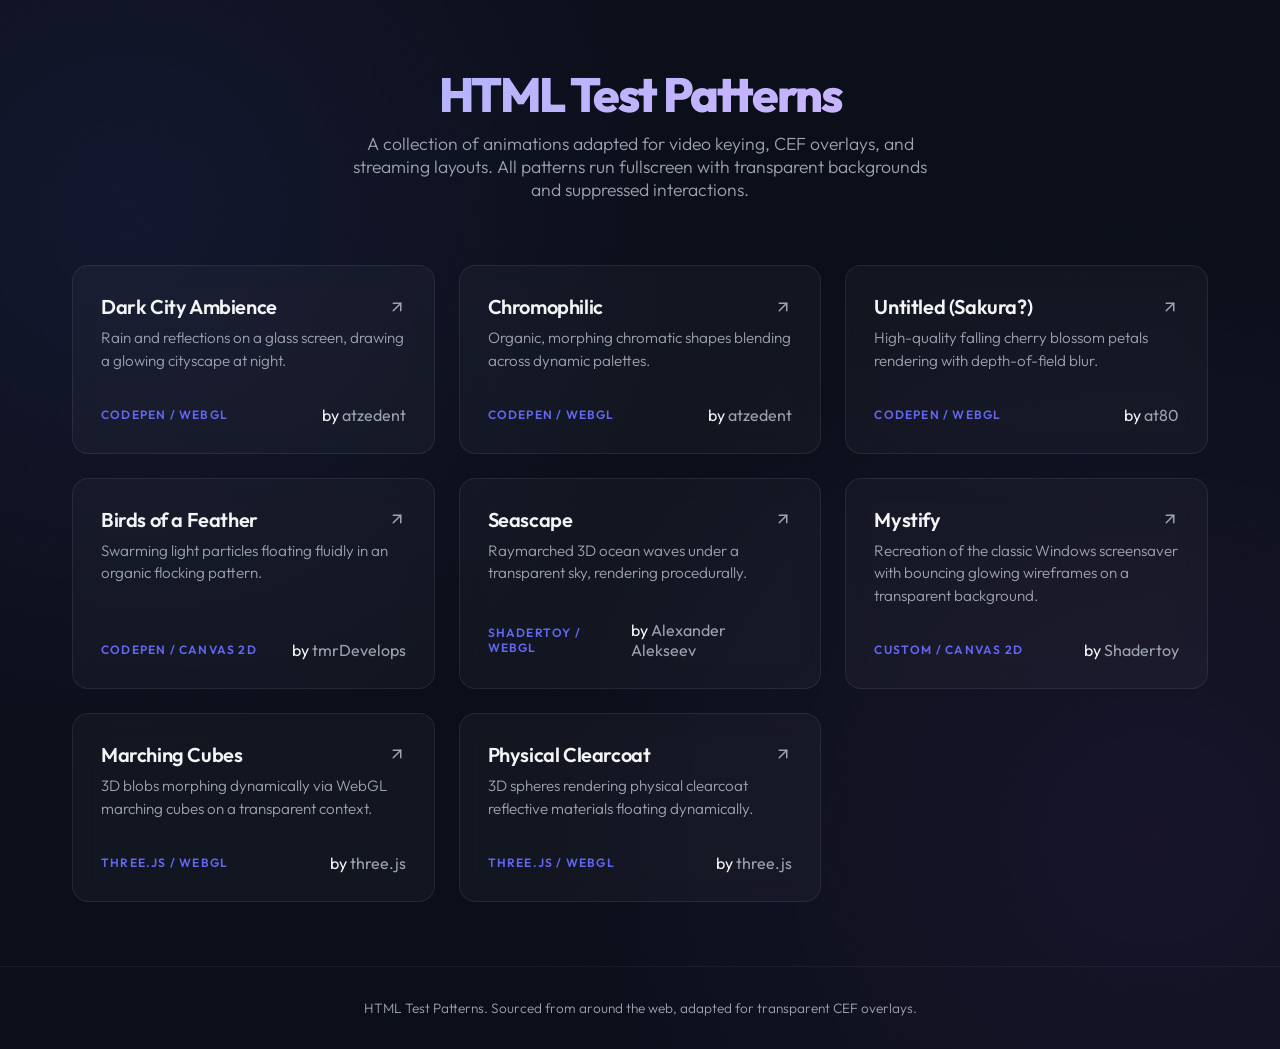
==== index.html @ 25b95c05 "Initial commit" ====
<!DOCTYPE html>
<html lang="en">
<head>
    <meta charset="UTF-8">
    <meta name="viewport" content="width=device-width, initial-scale=1.0">
    <title>HTML Test Patterns Portal</title>
    <meta name="description" content="A collection of adapted HTML test patterns for CEF overlays, OBS browser sources, and video keying testing.">
    <link rel="stylesheet" href="index.css">
</head>
<body>
    <header>
        <h1>HTML Test Patterns</h1>
        <p>A collection of animations adapted for video keying, CEF overlays, and streaming layouts. All patterns run fullscreen with transparent backgrounds and suppressed interactions.</p>
    </header>

    <main>
        <div class="patterns-grid">
            <div class="card">
                <a href="dark-city-ambience/index.html" class="card-link">
                    <div class="card-title">
                        Dark City Ambience
                        <svg viewBox="0 0 24 24" fill="none" stroke="currentColor" stroke-width="2" stroke-linecap="round" stroke-linejoin="round"><line x1="7" y1="17" x2="17" y2="7"></line><polyline points="7 7 17 7 17 17"></polyline></svg>
                    </div>
                    <p class="card-desc">Rain and reflections on a glass screen, drawing a glowing cityscape at night.</p>
                </a>
                <div class="card-meta">
                    <span class="card-tag">CodePen / WebGL</span>
                    <span class="card-author">by <a href="https://codepen.io/atzedent/pen/zxKmgpj" target="_blank" rel="noopener">atzedent</a></span>
                </div>
            </div>

            <div class="card">
                <a href="chromophilic/index.html" class="card-link">
                    <div class="card-title">
                        Chromophilic
                        <svg viewBox="0 0 24 24" fill="none" stroke="currentColor" stroke-width="2" stroke-linecap="round" stroke-linejoin="round"><line x1="7" y1="17" x2="17" y2="7"></line><polyline points="7 7 17 7 17 17"></polyline></svg>
                    </div>
                    <p class="card-desc">Organic, morphing chromatic shapes blending across dynamic palettes.</p>
                </a>
                <div class="card-meta">
                    <span class="card-tag">CodePen / WebGL</span>
                    <span class="card-author">by <a href="https://codepen.io/atzedent/pen/bNgKVvN" target="_blank" rel="noopener">atzedent</a></span>
                </div>
            </div>

            <div class="card">
                <a href="sakura/index.html" class="card-link">
                    <div class="card-title">
                        Untitled (Sakura?)
                        <svg viewBox="0 0 24 24" fill="none" stroke="currentColor" stroke-width="2" stroke-linecap="round" stroke-linejoin="round"><line x1="7" y1="17" x2="17" y2="7"></line><polyline points="7 7 17 7 17 17"></polyline></svg>
                    </div>
                    <p class="card-desc">High-quality falling cherry blossom petals rendering with depth-of-field blur.</p>
                </a>
                <div class="card-meta">
                    <span class="card-tag">CodePen / WebGL</span>
                    <span class="card-author">by <a href="https://codepen.io/at80/pen/kyOdeK" target="_blank" rel="noopener">at80</a></span>
                </div>
            </div>

            <div class="card">
                <a href="birds-of-a-feather/index.html" class="card-link">
                    <div class="card-title">
                        Birds of a Feather
                        <svg viewBox="0 0 24 24" fill="none" stroke="currentColor" stroke-width="2" stroke-linecap="round" stroke-linejoin="round"><line x1="7" y1="17" x2="17" y2="7"></line><polyline points="7 7 17 7 17 17"></polyline></svg>
                    </div>
                    <p class="card-desc">Swarming light particles floating fluidly in an organic flocking pattern.</p>
                </a>
                <div class="card-meta">
                    <span class="card-tag">CodePen / Canvas 2D</span>
                    <span class="card-author">by <a href="https://codepen.io/tmrDevelops/pen/dMdNvy" target="_blank" rel="noopener">tmrDevelops</a></span>
                </div>
            </div>

            <div class="card">
                <a href="seascape/index.html" class="card-link">
                    <div class="card-title">
                        Seascape
                        <svg viewBox="0 0 24 24" fill="none" stroke="currentColor" stroke-width="2" stroke-linecap="round" stroke-linejoin="round"><line x1="7" y1="17" x2="17" y2="7"></line><polyline points="7 7 17 7 17 17"></polyline></svg>
                    </div>
                    <p class="card-desc">Raymarched 3D ocean waves under a transparent sky, rendering procedurally.</p>
                </a>
                <div class="card-meta">
                    <span class="card-tag">Shadertoy / WebGL</span>
                    <span class="card-author">by <a href="https://www.shadertoy.com/view/Ms2SD1" target="_blank" rel="noopener">Alexander Alekseev</a></span>
                </div>
            </div>

            <div class="card">
                <a href="mystify/index.html" class="card-link">
                    <div class="card-title">
                        Mystify
                        <svg viewBox="0 0 24 24" fill="none" stroke="currentColor" stroke-width="2" stroke-linecap="round" stroke-linejoin="round"><line x1="7" y1="17" x2="17" y2="7"></line><polyline points="7 7 17 7 17 17"></polyline></svg>
                    </div>
                    <p class="card-desc">Recreation of the classic Windows screensaver with bouncing glowing wireframes on a transparent background.</p>
                </a>
                <div class="card-meta">
                    <span class="card-tag">Custom / Canvas 2D</span>
                    <span class="card-author">by <a href="https://www.shadertoy.com/view/MsKcRh" target="_blank" rel="noopener">Shadertoy</a></span>
                </div>
            </div>

            <div class="card">
                <a href="marching-cubes/index.html" class="card-link">
                    <div class="card-title">
                        Marching Cubes
                        <svg viewBox="0 0 24 24" fill="none" stroke="currentColor" stroke-width="2" stroke-linecap="round" stroke-linejoin="round"><line x1="7" y1="17" x2="17" y2="7"></line><polyline points="7 7 17 7 17 17"></polyline></svg>
                    </div>
                    <p class="card-desc">3D blobs morphing dynamically via WebGL marching cubes on a transparent context.</p>
                </a>
                <div class="card-meta">
                    <span class="card-tag">Three.js / WebGL</span>
                    <span class="card-author">by <a href="https://github.com/mrdoob/three.js/blob/master/examples/webgl_marchingcubes.html" target="_blank" rel="noopener">three.js</a></span>
                </div>
            </div>

            <div class="card">
                <a href="physical-clearcoat/index.html" class="card-link">
                    <div class="card-title">
                        Physical Clearcoat
                        <svg viewBox="0 0 24 24" fill="none" stroke="currentColor" stroke-width="2" stroke-linecap="round" stroke-linejoin="round"><line x1="7" y1="17" x2="17" y2="7"></line><polyline points="7 7 17 7 17 17"></polyline></svg>
                    </div>
                    <p class="card-desc">3D spheres rendering physical clearcoat reflective materials floating dynamically.</p>
                </a>
                <div class="card-meta">
                    <span class="card-tag">Three.js / WebGL</span>
                    <span class="card-author">by <a href="https://github.com/mrdoob/three.js/blob/master/examples/webgl_materials_physical_clearcoat.html" target="_blank" rel="noopener">three.js</a></span>
                </div>
            </div>
        </div>
    </main>

    <footer>
        <p>HTML Test Patterns. Sourced from around the web, adapted for transparent CEF overlays.</p>
    </footer>
</body>
</html>
---- index.css ----
/* Premium landing page styling for HTML Test Patterns */
@import url('https://fonts.googleapis.com/css2?family=Outfit:wght@300;400;600;800&display=swap');

:root {
    --bg-color: #0b0f19;
    --card-bg: rgba(255, 255, 255, 0.03);
    --card-border: rgba(255, 255, 255, 0.08);
    --card-hover-border: rgba(99, 102, 241, 0.4);
    --text-primary: #f3f4f6;
    --text-secondary: #9ca3af;
    --primary-accent: #6366f1;
    --secondary-accent: #a855f7;
    --glow-color: rgba(99, 102, 241, 0.15);
}

* {
    margin: 0;
    padding: 0;
    box-sizing: border-box;
}

body {
    font-family: 'Outfit', sans-serif;
    background-color: var(--bg-color);
    color: var(--text-primary);
    min-height: 100vh;
    display: flex;
    flex-direction: column;
    overflow-x: hidden;
    background-image: 
        radial-gradient(circle at 10% 20%, rgba(99, 102, 241, 0.1) 0%, transparent 40%),
        radial-gradient(circle at 90% 80%, rgba(168, 85, 247, 0.08) 0%, transparent 45%);
}

header {
    max-width: 1200px;
    width: 100%;
    margin: 4rem auto 2rem;
    padding: 0 2rem;
    text-align: center;
}

header h1 {
    font-size: 3rem;
    font-weight: 800;
    background: linear-gradient(135deg, #a5b4fc 0%, #d8b4fe 100%);
    -webkit-background-clip: text;
    -webkit-text-fill-color: transparent;
    margin-bottom: 0.5rem;
    letter-spacing: -0.05em;
}

header p {
    font-size: 1.1rem;
    color: var(--text-secondary);
    font-weight: 300;
    max-width: 600px;
    margin: 0 auto;
}

main {
    max-width: 1200px;
    width: 100%;
    margin: 0 auto;
    padding: 0 2rem 4rem;
    flex-grow: 1;
}

.patterns-grid {
    display: grid;
    grid-template-columns: repeat(auto-fill, minmax(280px, 1fr));
    gap: 1.5rem;
    margin-top: 2rem;
}

.card {
    background: var(--card-bg);
    border: 1px solid var(--card-border);
    border-radius: 16px;
    padding: 1.75rem;
    display: flex;
    flex-direction: column;
    justify-content: space-between;
    transition: all 0.4s cubic-bezier(0.16, 1, 0.3, 1);
    backdrop-filter: blur(12px);
    -webkit-backdrop-filter: blur(12px);
    position: relative;
    overflow: hidden;
}

.card-link {
    text-decoration: none;
    color: inherit;
    display: flex;
    flex-direction: column;
    flex-grow: 1;
}

.card::before {
    content: '';
    position: absolute;
    top: 0;
    left: 0;
    width: 100%;
    height: 4px;
    background: linear-gradient(90deg, var(--primary-accent), var(--secondary-accent));
    opacity: 0;
    transition: opacity 0.3s ease;
}

.card:hover {
    transform: translateY(-4px);
    border-color: var(--card-hover-border);
    box-shadow: 0 20px 40px -15px var(--glow-color);
}

.card:hover::before {
    opacity: 1;
}

.card-title {
    font-size: 1.25rem;
    font-weight: 600;
    margin-bottom: 0.5rem;
    display: flex;
    align-items: center;
    justify-content: space-between;
    letter-spacing: -0.02em;
}

.card-title svg {
    width: 18px;
    height: 18px;
    stroke: var(--text-secondary);
    transition: stroke 0.3s ease, transform 0.3s ease;
}

.card-link:hover .card-title svg {
    stroke: var(--primary-accent);
    transform: translate(2px, -2px);
}

.card-desc {
    font-size: 0.95rem;
    color: var(--text-secondary);
    font-weight: 300;
    line-height: 1.5;
    margin-bottom: 0.5rem;
}

.card-meta {
    margin-top: 1.5rem;
    display: flex;
    justify-content: space-between;
    align-items: center;
    z-index: 10;
}

.card-author a {
    color: var(--text-secondary);
    text-decoration: none;
    transition: color 0.2s ease;
}

.card-author a:hover {
    color: var(--primary-accent);
}


.card-tag {
    font-size: 0.75rem;
    text-transform: uppercase;
    font-weight: 600;
    letter-spacing: 0.1em;
    color: var(--primary-accent);
}

footer {
    border-top: 1px solid rgba(255, 255, 255, 0.05);
    padding: 2rem;
    text-align: center;
    color: var(--text-secondary);
    font-size: 0.85rem;
    font-weight: 300;
}

footer a {
    color: var(--primary-accent);
    text-decoration: none;
}

footer a:hover {
    text-decoration: underline;
}
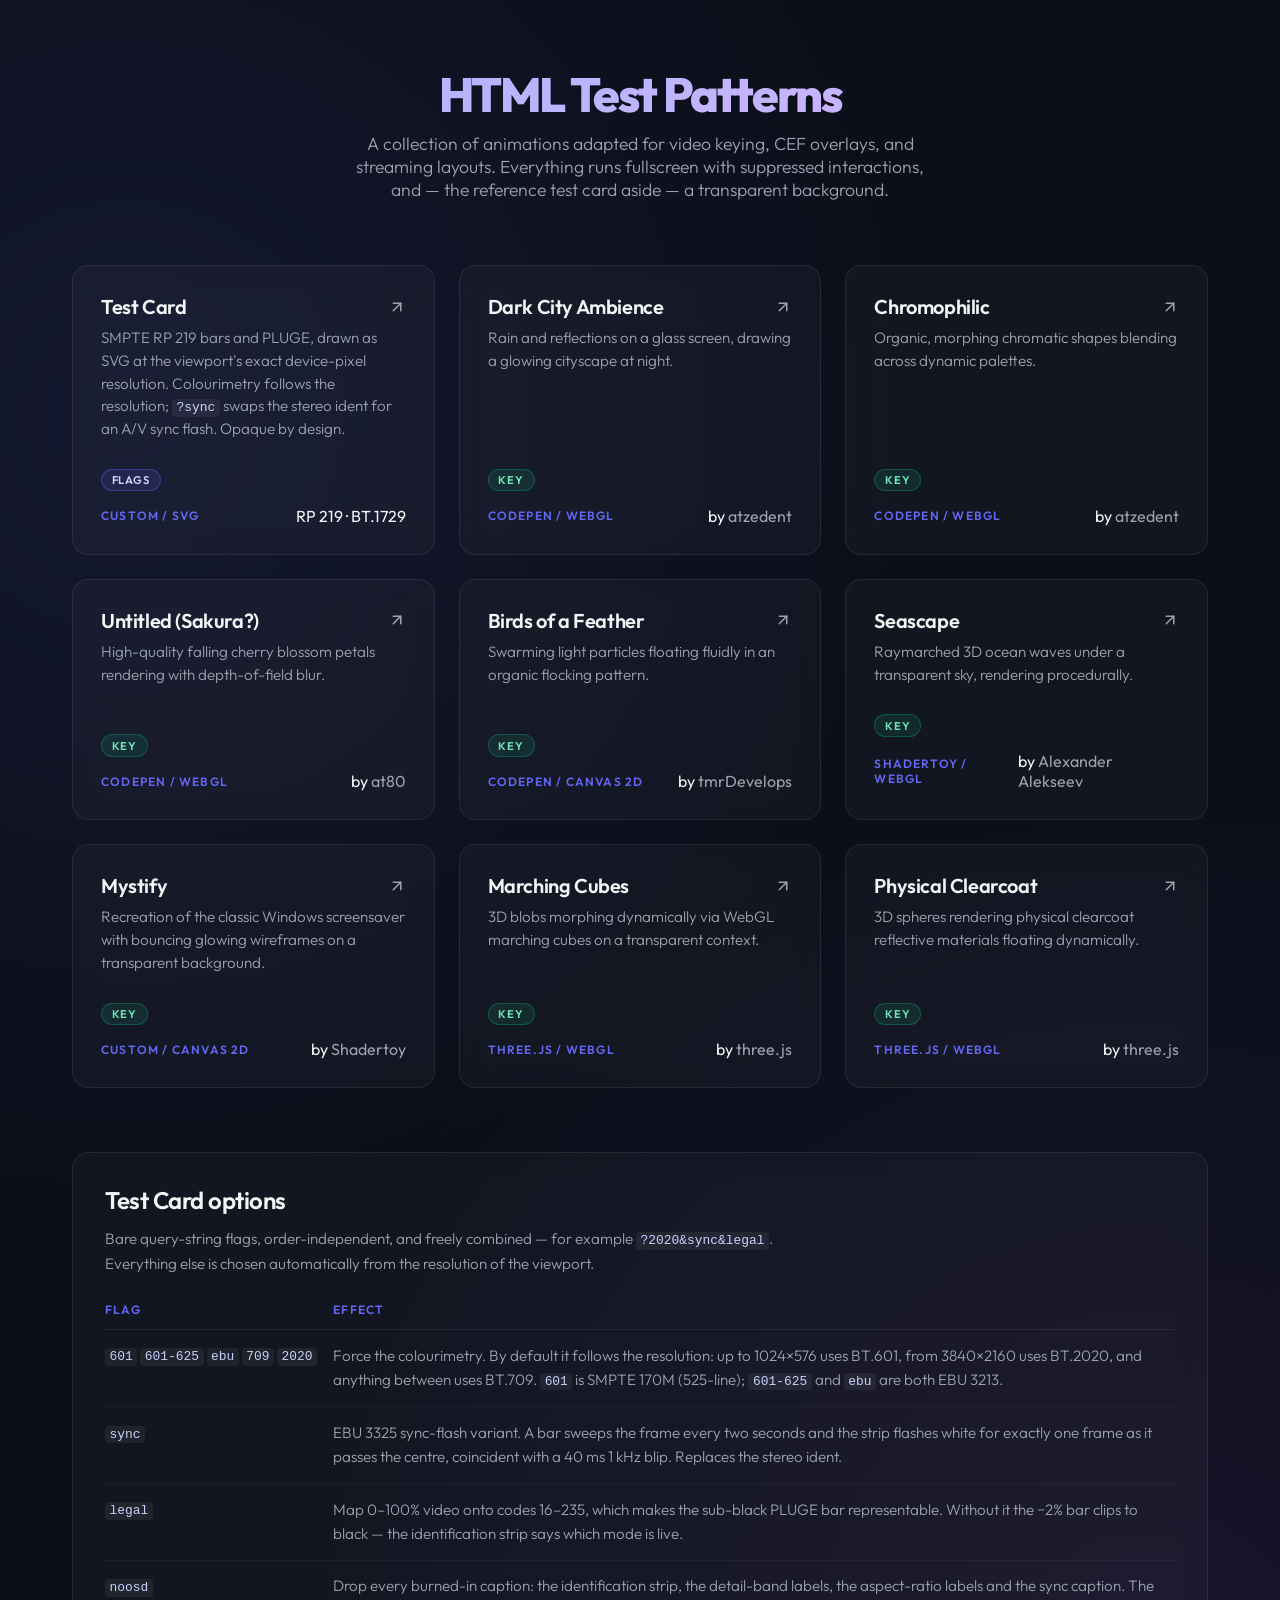
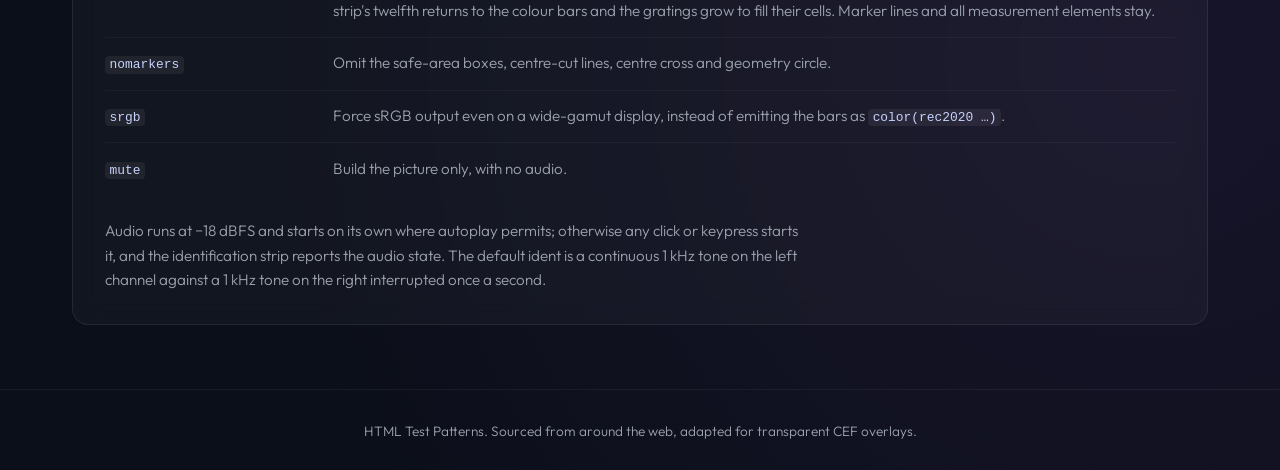
==== commit d8d802ec: "Add test card" ====
--- a/index.html
+++ b/index.html
@@ -10,12 +10,29 @@
 <body>
     <header>
         <h1>HTML Test Patterns</h1>
-        <p>A collection of animations adapted for video keying, CEF overlays, and streaming layouts. All patterns run fullscreen with transparent backgrounds and suppressed interactions.</p>
+        <p>A collection of animations adapted for video keying, CEF overlays, and streaming layouts. Everything runs fullscreen with suppressed interactions, and — the reference test card aside — a transparent background.</p>
     </header>
 
     <main>
         <div class="patterns-grid">
             <div class="card">
+                <a href="test-card/index.html" class="card-link">
+                    <div class="card-title">
+                        Test Card
+                        <svg viewBox="0 0 24 24" fill="none" stroke="currentColor" stroke-width="2" stroke-linecap="round" stroke-linejoin="round"><line x1="7" y1="17" x2="17" y2="7"></line><polyline points="7 7 17 7 17 17"></polyline></svg>
+                    </div>
+                    <p class="card-desc">SMPTE RP 219 bars and PLUGE, drawn as SVG at the viewport's exact device-pixel resolution. Colourimetry follows the resolution; <code>?sync</code> swaps the stereo ident for an A/V sync flash. Opaque by design.</p>
+                </a>
+                <ul class="chips">
+                    <li class="chip chip-flags" title="Behaviour is configurable with query-string flags">flags</li>
+                </ul>
+                <div class="card-meta">
+                    <span class="card-tag">Custom / SVG</span>
+                    <span class="card-author">RP 219 · BT.1729</span>
+                </div>
+            </div>
+
+            <div class="card">
                 <a href="dark-city-ambience/index.html" class="card-link">
                     <div class="card-title">
                         Dark City Ambience
@@ -23,6 +40,9 @@
                     </div>
                     <p class="card-desc">Rain and reflections on a glass screen, drawing a glowing cityscape at night.</p>
                 </a>
+                <ul class="chips">
+                    <li class="chip chip-key" title="Transparent background — usable as a key source">key</li>
+                </ul>
                 <div class="card-meta">
                     <span class="card-tag">CodePen / WebGL</span>
                     <span class="card-author">by <a href="https://codepen.io/atzedent/pen/zxKmgpj" target="_blank" rel="noopener">atzedent</a></span>
@@ -37,6 +57,9 @@
                     </div>
                     <p class="card-desc">Organic, morphing chromatic shapes blending across dynamic palettes.</p>
                 </a>
+                <ul class="chips">
+                    <li class="chip chip-key" title="Transparent background — usable as a key source">key</li>
+                </ul>
                 <div class="card-meta">
                     <span class="card-tag">CodePen / WebGL</span>
                     <span class="card-author">by <a href="https://codepen.io/atzedent/pen/bNgKVvN" target="_blank" rel="noopener">atzedent</a></span>
@@ -51,6 +74,9 @@
                     </div>
                     <p class="card-desc">High-quality falling cherry blossom petals rendering with depth-of-field blur.</p>
                 </a>
+                <ul class="chips">
+                    <li class="chip chip-key" title="Transparent background — usable as a key source">key</li>
+                </ul>
                 <div class="card-meta">
                     <span class="card-tag">CodePen / WebGL</span>
                     <span class="card-author">by <a href="https://codepen.io/at80/pen/kyOdeK" target="_blank" rel="noopener">at80</a></span>
@@ -65,6 +91,9 @@
                     </div>
                     <p class="card-desc">Swarming light particles floating fluidly in an organic flocking pattern.</p>
                 </a>
+                <ul class="chips">
+                    <li class="chip chip-key" title="Transparent background — usable as a key source">key</li>
+                </ul>
                 <div class="card-meta">
                     <span class="card-tag">CodePen / Canvas 2D</span>
                     <span class="card-author">by <a href="https://codepen.io/tmrDevelops/pen/dMdNvy" target="_blank" rel="noopener">tmrDevelops</a></span>
@@ -79,6 +108,9 @@
                     </div>
                     <p class="card-desc">Raymarched 3D ocean waves under a transparent sky, rendering procedurally.</p>
                 </a>
+                <ul class="chips">
+                    <li class="chip chip-key" title="Transparent background — usable as a key source">key</li>
+                </ul>
                 <div class="card-meta">
                     <span class="card-tag">Shadertoy / WebGL</span>
                     <span class="card-author">by <a href="https://www.shadertoy.com/view/Ms2SD1" target="_blank" rel="noopener">Alexander Alekseev</a></span>
@@ -93,6 +125,9 @@
                     </div>
                     <p class="card-desc">Recreation of the classic Windows screensaver with bouncing glowing wireframes on a transparent background.</p>
                 </a>
+                <ul class="chips">
+                    <li class="chip chip-key" title="Transparent background — usable as a key source">key</li>
+                </ul>
                 <div class="card-meta">
                     <span class="card-tag">Custom / Canvas 2D</span>
                     <span class="card-author">by <a href="https://www.shadertoy.com/view/MsKcRh" target="_blank" rel="noopener">Shadertoy</a></span>
@@ -107,6 +142,9 @@
                     </div>
                     <p class="card-desc">3D blobs morphing dynamically via WebGL marching cubes on a transparent context.</p>
                 </a>
+                <ul class="chips">
+                    <li class="chip chip-key" title="Transparent background — usable as a key source">key</li>
+                </ul>
                 <div class="card-meta">
                     <span class="card-tag">Three.js / WebGL</span>
                     <span class="card-author">by <a href="https://github.com/mrdoob/three.js/blob/master/examples/webgl_marchingcubes.html" target="_blank" rel="noopener">three.js</a></span>
@@ -121,12 +159,65 @@
                     </div>
                     <p class="card-desc">3D spheres rendering physical clearcoat reflective materials floating dynamically.</p>
                 </a>
+                <ul class="chips">
+                    <li class="chip chip-key" title="Transparent background — usable as a key source">key</li>
+                </ul>
                 <div class="card-meta">
                     <span class="card-tag">Three.js / WebGL</span>
                     <span class="card-author">by <a href="https://github.com/mrdoob/three.js/blob/master/examples/webgl_materials_physical_clearcoat.html" target="_blank" rel="noopener">three.js</a></span>
                 </div>
             </div>
         </div>
+
+        <section class="docs">
+            <h2>Test Card options</h2>
+            <p class="docs-intro">
+                Bare query-string flags, order-independent, and freely combined &mdash; for example
+                <a href="test-card/index.html?2020&amp;sync&amp;legal"><code>?2020&amp;sync&amp;legal</code></a>.
+                Everything else is chosen automatically from the resolution of the viewport.
+            </p>
+            <table class="flag-table">
+                <thead>
+                    <tr><th>Flag</th><th>Effect</th></tr>
+                </thead>
+                <tbody>
+                    <tr>
+                        <td><code>601</code> <code>601-625</code> <code>ebu</code> <code>709</code> <code>2020</code></td>
+                        <td>Force the colourimetry. By default it follows the resolution: up to 1024&times;576 uses BT.601, from 3840&times;2160 uses BT.2020, and anything between uses BT.709. <code>601</code> is SMPTE 170M (525-line); <code>601-625</code> and <code>ebu</code> are both EBU 3213.</td>
+                    </tr>
+                    <tr>
+                        <td><code>sync</code></td>
+                        <td>EBU 3325 sync-flash variant. A bar sweeps the frame every two seconds and the strip flashes white for exactly one frame as it passes the centre, coincident with a 40&nbsp;ms 1&nbsp;kHz blip. Replaces the stereo ident.</td>
+                    </tr>
+                    <tr>
+                        <td><code>legal</code></td>
+                        <td>Map 0&ndash;100% video onto codes 16&ndash;235, which makes the sub-black PLUGE bar representable. Without it the &minus;2% bar clips to black &mdash; the identification strip says which mode is live.</td>
+                    </tr>
+                    <tr>
+                        <td><code>noosd</code></td>
+                        <td>Drop every burned-in caption: the identification strip, the detail-band labels, the aspect-ratio labels and the sync caption. The strip's twelfth returns to the colour bars and the gratings grow to fill their cells. Marker lines and all measurement elements stay.</td>
+                    </tr>
+                    <tr>
+                        <td><code>nomarkers</code></td>
+                        <td>Omit the safe-area boxes, centre-cut lines, centre cross and geometry circle.</td>
+                    </tr>
+                    <tr>
+                        <td><code>srgb</code></td>
+                        <td>Force sRGB output even on a wide-gamut display, instead of emitting the bars as <code>color(rec2020&nbsp;&hellip;)</code>.</td>
+                    </tr>
+                    <tr>
+                        <td><code>mute</code></td>
+                        <td>Build the picture only, with no audio.</td>
+                    </tr>
+                </tbody>
+            </table>
+            <p class="docs-note">
+                Audio runs at &minus;18&nbsp;dBFS and starts on its own where autoplay permits; otherwise any
+                click or keypress starts it, and the identification strip reports the audio state.
+                The default ident is a continuous 1&nbsp;kHz tone on the left channel against a
+                1&nbsp;kHz tone on the right interrupted once a second.
+            </p>
+        </section>
     </main>
 
     <footer>
--- a/index.css
+++ b/index.css
@@ -148,6 +148,53 @@
     margin-bottom: 0.5rem;
 }
 
+/* Chip system. The base class carries the shape; each chip type only has to
+   restate the three custom properties. */
+.chips {
+    display: flex;
+    flex-wrap: wrap;
+    gap: 0.4rem;
+    margin-top: 1.25rem;
+    padding: 0;
+    list-style: none;
+}
+
+.chip {
+    --chip-fg: var(--text-secondary);
+    --chip-bg: rgba(255, 255, 255, 0.05);
+    --chip-border: rgba(255, 255, 255, 0.1);
+
+    display: inline-flex;
+    align-items: center;
+    padding: 0.2rem 0.6rem;
+    border: 1px solid var(--chip-border);
+    border-radius: 999px;
+    background: var(--chip-bg);
+    color: var(--chip-fg);
+    font-size: 0.7rem;
+    font-weight: 600;
+    letter-spacing: 0.08em;
+    text-transform: uppercase;
+    white-space: nowrap;
+    cursor: default;
+}
+
+.chip-key {
+    --chip-fg: #6ee7b7;
+    --chip-bg: rgba(16, 185, 129, 0.12);
+    --chip-border: rgba(16, 185, 129, 0.3);
+}
+
+.chip-flags {
+    --chip-fg: #c7d2fe;
+    --chip-bg: rgba(99, 102, 241, 0.14);
+    --chip-border: rgba(99, 102, 241, 0.35);
+}
+
+.chips + .card-meta {
+    margin-top: 0.9rem;
+}
+
 .card-meta {
     margin-top: 1.5rem;
     display: flex;
@@ -173,6 +220,131 @@
     font-weight: 600;
     letter-spacing: 0.1em;
     color: var(--primary-accent);
+}
+
+.docs {
+    margin-top: 4rem;
+    padding: 2rem;
+    background: var(--card-bg);
+    border: 1px solid var(--card-border);
+    border-radius: 16px;
+    backdrop-filter: blur(12px);
+    -webkit-backdrop-filter: blur(12px);
+}
+
+.docs h2 {
+    font-size: 1.5rem;
+    font-weight: 600;
+    letter-spacing: -0.02em;
+    margin-bottom: 0.75rem;
+}
+
+.docs-intro,
+.docs-note {
+    font-size: 0.95rem;
+    font-weight: 300;
+    line-height: 1.6;
+    color: var(--text-secondary);
+    max-width: 70ch;
+}
+
+.docs-note {
+    margin-top: 1.5rem;
+}
+
+.docs a {
+    color: var(--primary-accent);
+    text-decoration: none;
+}
+
+.docs a:hover {
+    text-decoration: underline;
+}
+
+.flag-table {
+    width: 100%;
+    margin-top: 1.5rem;
+    border-collapse: collapse;
+    font-size: 0.95rem;
+    font-weight: 300;
+    line-height: 1.6;
+}
+
+.flag-table th {
+    text-align: left;
+    font-size: 0.75rem;
+    font-weight: 600;
+    text-transform: uppercase;
+    letter-spacing: 0.1em;
+    color: var(--primary-accent);
+    padding: 0 1rem 0.6rem 0;
+    border-bottom: 1px solid var(--card-border);
+}
+
+.flag-table td {
+    padding: 0.85rem 1rem 0.85rem 0;
+    border-bottom: 1px solid rgba(255, 255, 255, 0.04);
+    color: var(--text-secondary);
+    vertical-align: top;
+}
+
+.flag-table td:first-child {
+    white-space: nowrap;
+    width: 1%;
+}
+
+.flag-table tr:last-child td {
+    border-bottom: none;
+}
+
+/* Below this the nowrap flag column starves the description, so stack them. */
+@media (max-width: 700px) {
+    .docs {
+        padding: 1.5rem;
+    }
+
+    .flag-table thead {
+        display: none;
+    }
+
+    .flag-table,
+    .flag-table tbody,
+    .flag-table tr,
+    .flag-table td {
+        display: block;
+        width: auto;
+    }
+
+    .flag-table tr {
+        padding: 0.9rem 0;
+        border-bottom: 1px solid rgba(255, 255, 255, 0.04);
+    }
+
+    .flag-table tr:last-child {
+        border-bottom: none;
+    }
+
+    .flag-table td {
+        padding: 0;
+        border-bottom: none;
+    }
+
+    .flag-table td:first-child {
+        white-space: normal;
+        width: auto;          /* beats the 1% column width from the wide layout */
+        margin-bottom: 0.4rem;
+    }
+}
+
+.card-desc code,
+.docs code {
+    font-family: ui-monospace, 'Cascadia Mono', Consolas, monospace;
+    font-size: 0.85em;
+    padding: 0.1em 0.35em;
+    border-radius: 4px;
+    background: rgba(255, 255, 255, 0.06);
+    color: #c7d2fe;
+    white-space: nowrap;
 }
 
 footer {
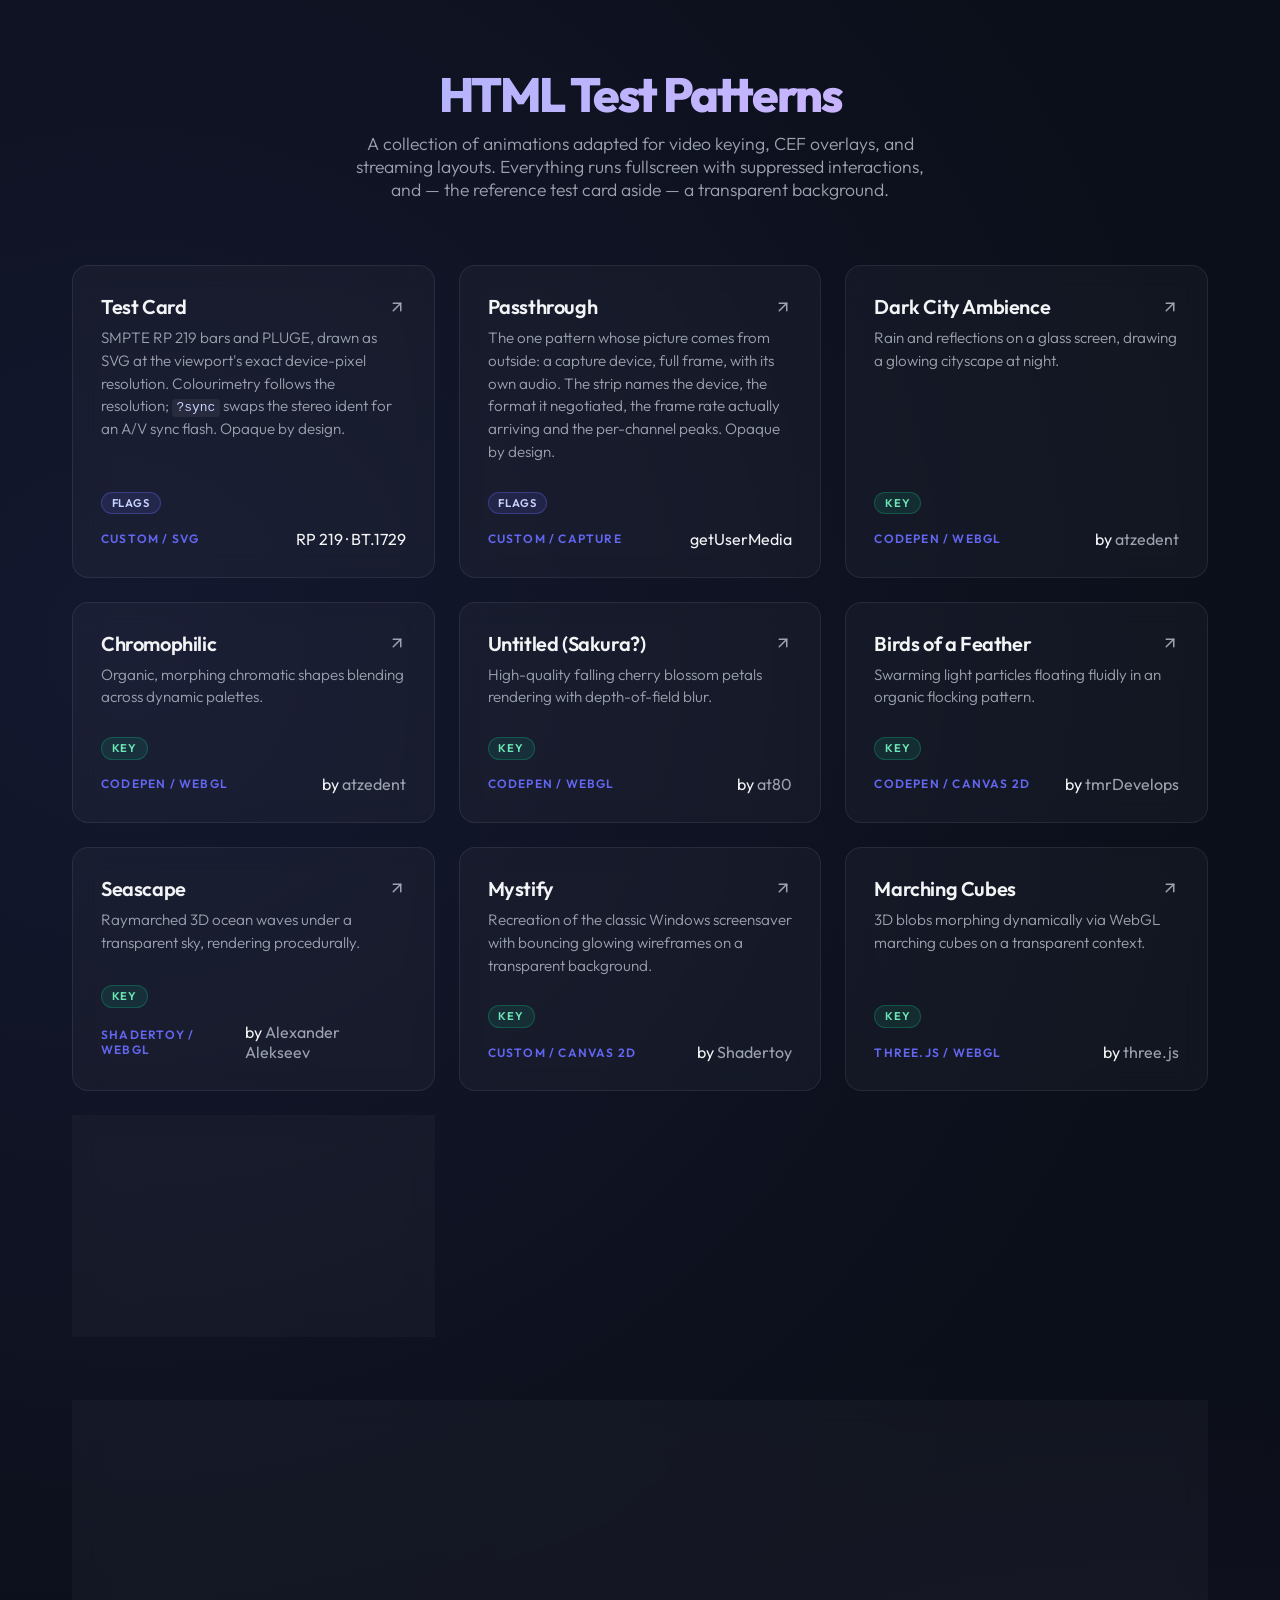
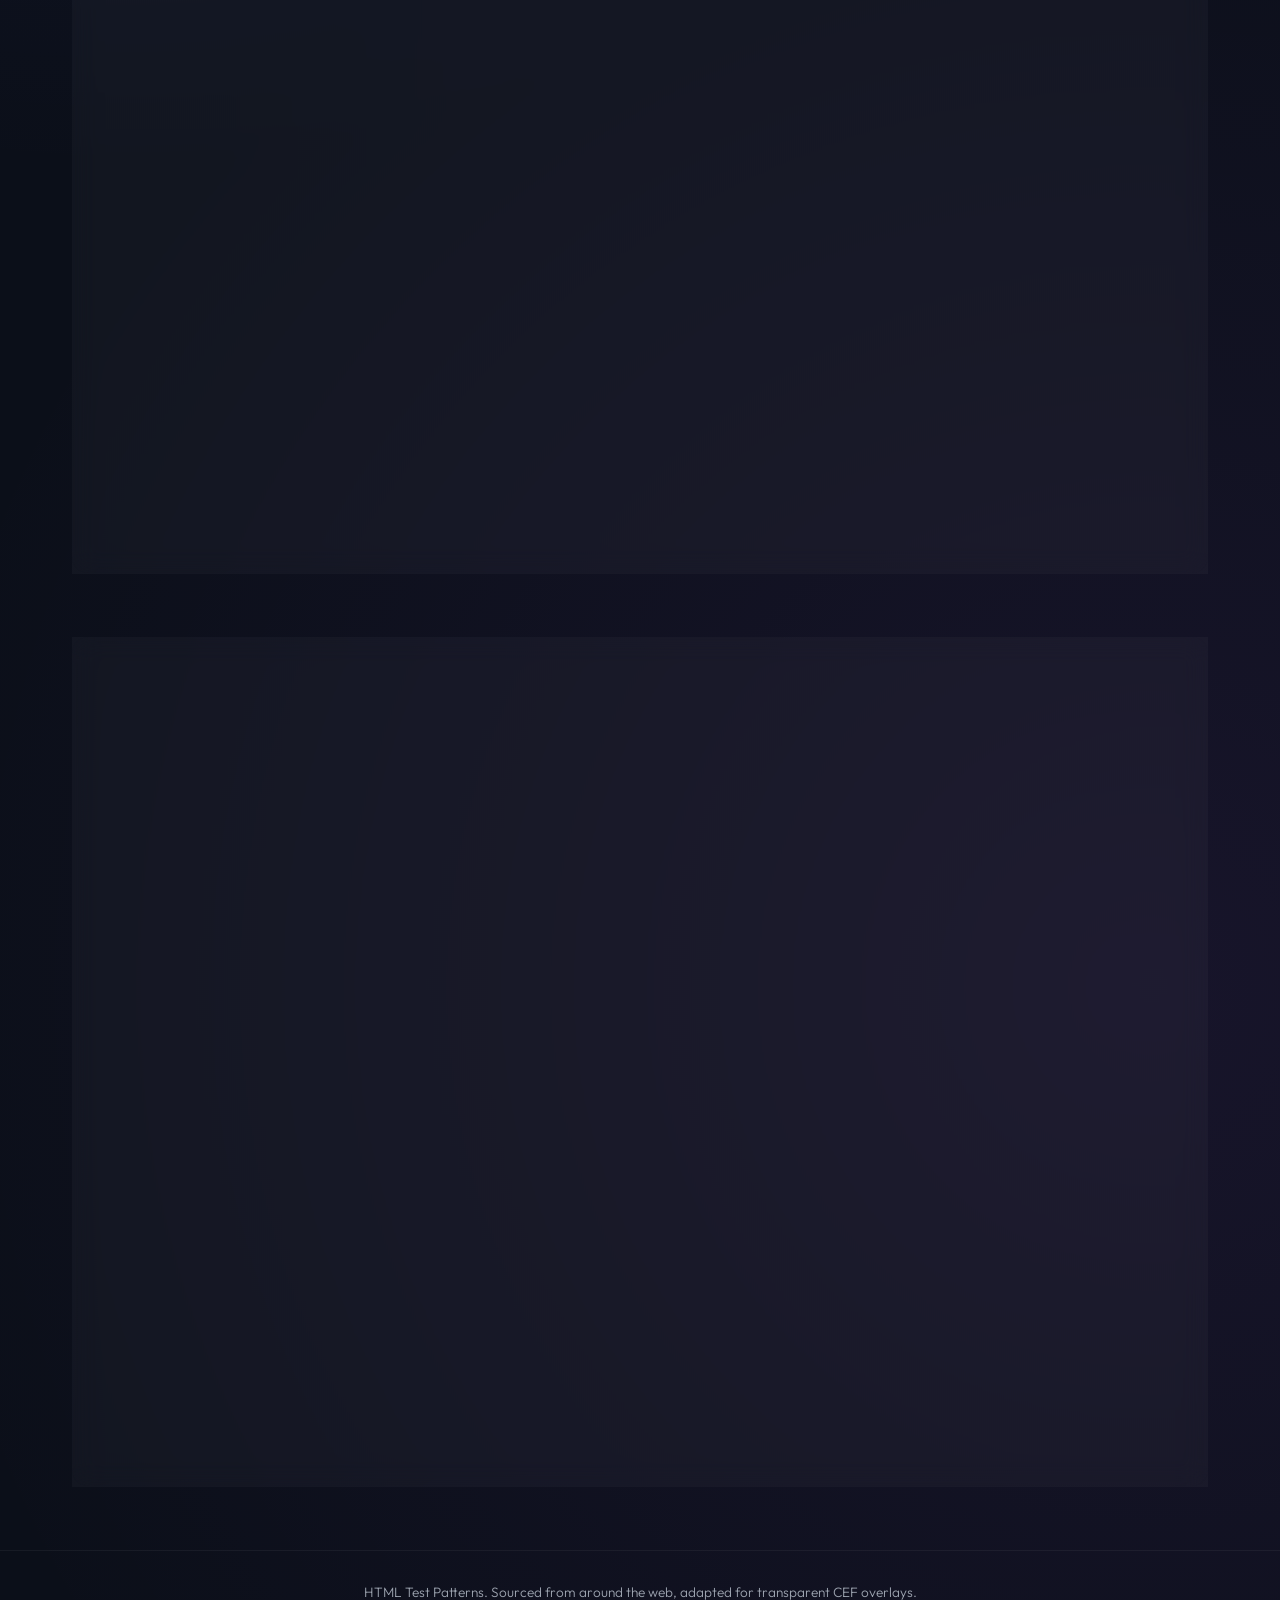
==== commit 9e5fe592: "Add passthrough test page" ====
--- a/index.html
+++ b/index.html
@@ -33,6 +33,23 @@
             </div>
 
             <div class="card">
+                <a href="passthrough/index.html" class="card-link">
+                    <div class="card-title">
+                        Passthrough
+                        <svg viewBox="0 0 24 24" fill="none" stroke="currentColor" stroke-width="2" stroke-linecap="round" stroke-linejoin="round"><line x1="7" y1="17" x2="17" y2="7"></line><polyline points="7 7 17 7 17 17"></polyline></svg>
+                    </div>
+                    <p class="card-desc">The one pattern whose picture comes from outside: a capture device, full frame, with its own audio. The strip names the device, the format it negotiated, the frame rate actually arriving and the per-channel peaks. Opaque by design.</p>
+                </a>
+                <ul class="chips">
+                    <li class="chip chip-flags" title="Behaviour is configurable with query-string flags">flags</li>
+                </ul>
+                <div class="card-meta">
+                    <span class="card-tag">Custom / Capture</span>
+                    <span class="card-author">getUserMedia</span>
+                </div>
+            </div>
+
+            <div class="card">
                 <a href="dark-city-ambience/index.html" class="card-link">
                     <div class="card-title">
                         Dark City Ambience
@@ -218,6 +235,63 @@
                 1&nbsp;kHz tone on the right interrupted once a second.
             </p>
         </section>
+
+        <section class="docs">
+            <h2>Passthrough options</h2>
+            <p class="docs-intro">
+                Bare flags as above, plus four that take a value &mdash; for example
+                <a href="passthrough/index.html?video=capture&amp;mute"><code>?video=capture&amp;mute</code></a>.
+                With nothing specified it opens the first video input at 1920&times;1080@60 and takes the
+                audio belonging to that same device.
+            </p>
+            <table class="flag-table">
+                <thead>
+                    <tr><th>Flag</th><th>Effect</th></tr>
+                </thead>
+                <tbody>
+                    <tr>
+                        <td><code>video=</code> <code>audio=</code></td>
+                        <td>Choose an input: a case-insensitive part of its label, an exact deviceId, or a 0-based index. Prefer the label &mdash; a deviceId is salted per browser profile and changes whenever the profile does, which for a kiosk is every launch.</td>
+                    </tr>
+                    <tr>
+                        <td><code>size=</code> <code>fps=</code></td>
+                        <td>Demand an exact capture format, e.g. <code>size=1920x1080</code>, <code>fps=60</code>. Without them the format is an <em>ideal</em> of 1920&times;1080@60, so a device that cannot manage that still opens at its nearest.</td>
+                    </tr>
+                    <tr>
+                        <td><code>novideo</code> <code>noaudio</code></td>
+                        <td>Leave that half unopened. <code>novideo</code> gives meters with no picture; <code>noaudio</code> captures no sound at all.</td>
+                    </tr>
+                    <tr>
+                        <td><code>mute</code></td>
+                        <td>Capture the audio and meter it, but do not play it out &mdash; the flag to reach for when the capture and the speakers share a room.</td>
+                    </tr>
+                    <tr>
+                        <td><code>fill</code> <code>cover</code></td>
+                        <td>Stretch to the viewport, or crop to it. The default fits the whole frame inside, pillar- or letter-boxed in black.</td>
+                    </tr>
+                    <tr>
+                        <td><code>noosd</code></td>
+                        <td>Drop the identification strip, leaving nothing over the picture.</td>
+                    </tr>
+                    <tr>
+                        <td><code>list</code></td>
+                        <td>Enumerate the inputs and stop, so a label can be read off before it is used to select one.</td>
+                    </tr>
+                </tbody>
+            </table>
+            <p class="docs-note">
+                <code>getUserMedia</code> exists only in a secure context, so this page needs
+                <code>https://</code>, <code>localhost</code>, or Chromium's
+                <code>--unsafely-treat-insecure-origin-as-secure</code>. Note also that the two flags
+                which wave a capture prompt through &mdash;
+                <code>--auto-accept-camera-and-microphone-capture</code> and
+                <code>--use-fake-ui-for-media-stream</code> &mdash; never <em>persist</em> a grant, and
+                without a persisted grant every device label and deviceId reads back blank, leaving
+                <code>video=</code> and <code>audio=</code> nothing to match on. The
+                <code>VideoCaptureAllowedUrls</code> and <code>AudioCaptureAllowedUrls</code> policies do
+                persist, and are the better choice for an unattended machine.
+            </p>
+        </section>
     </main>
 
     <footer>
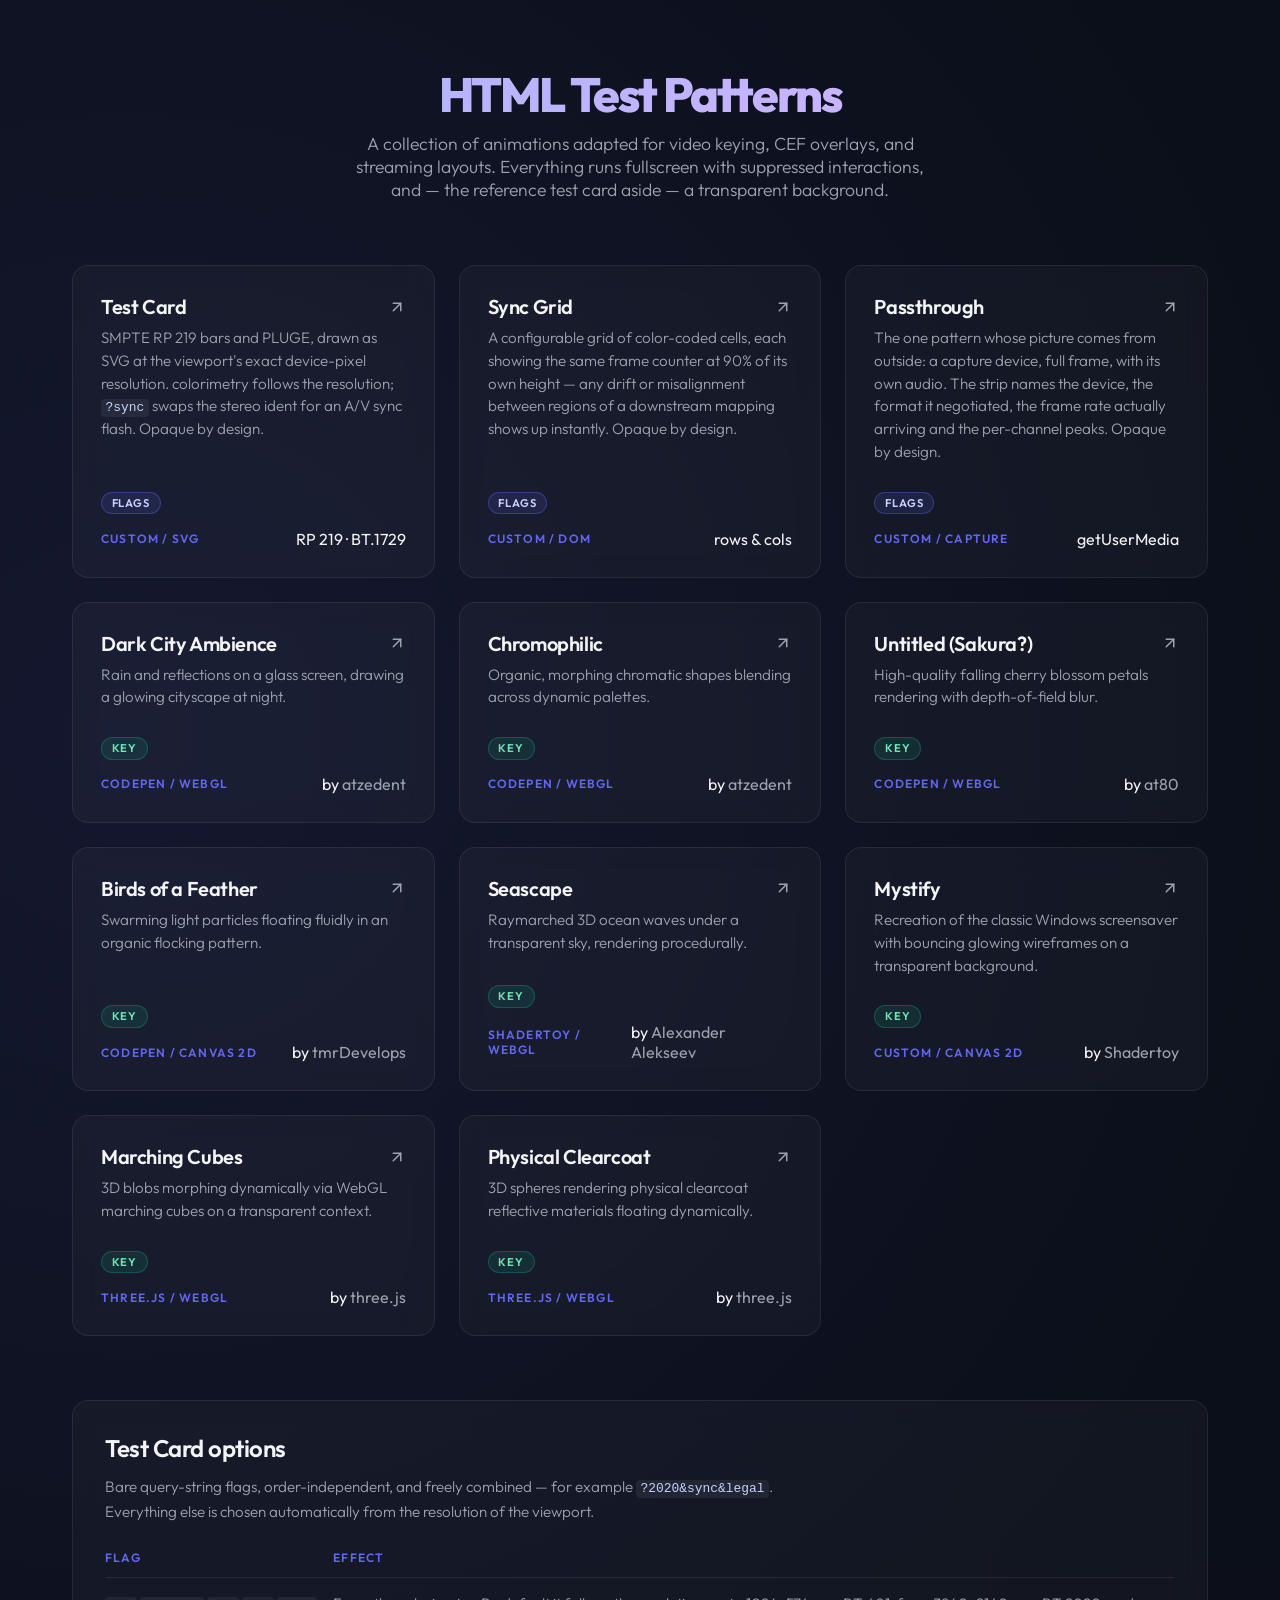
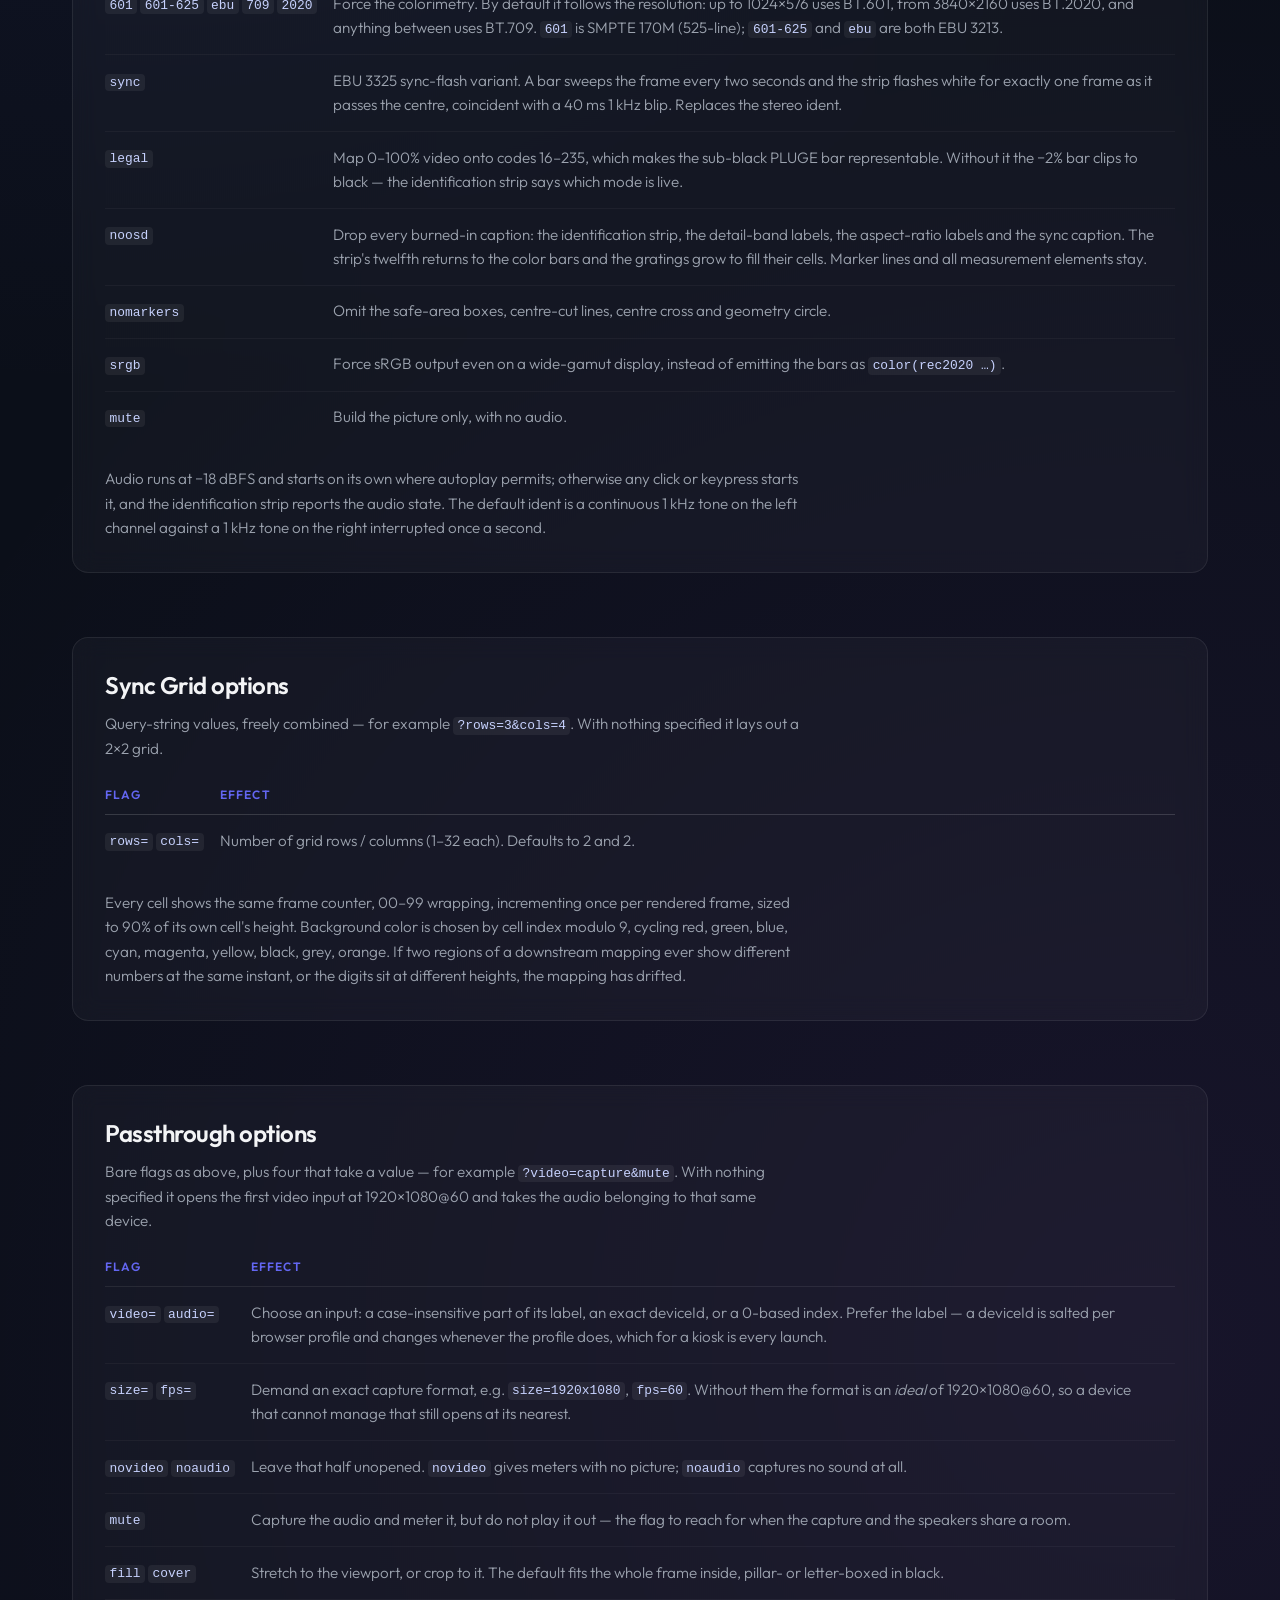
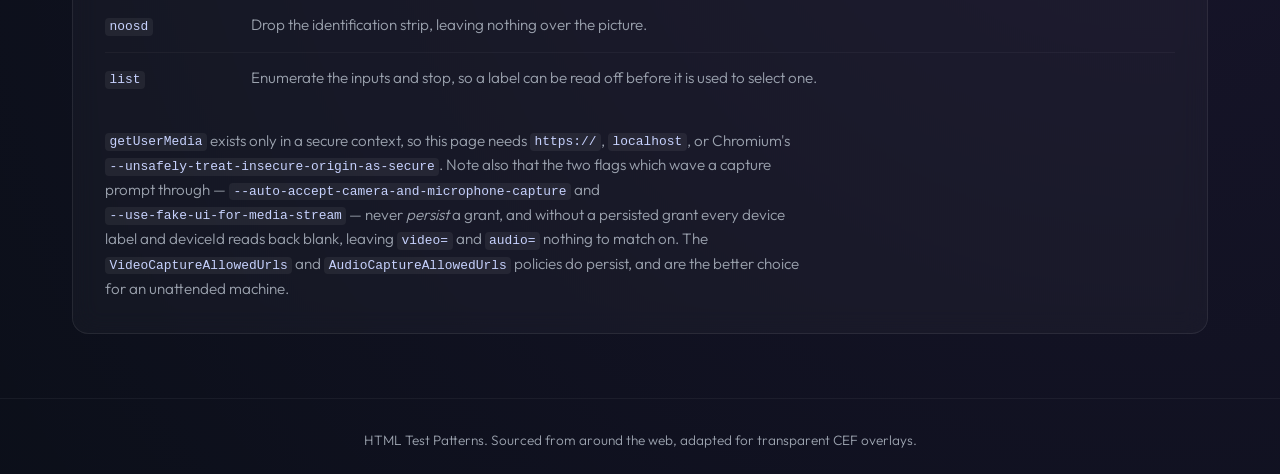
==== commit ccab03a8: "Add sync-grid pattern" ====
--- a/index.html
+++ b/index.html
@@ -21,10 +21,10 @@
                         Test Card
                         <svg viewBox="0 0 24 24" fill="none" stroke="currentColor" stroke-width="2" stroke-linecap="round" stroke-linejoin="round"><line x1="7" y1="17" x2="17" y2="7"></line><polyline points="7 7 17 7 17 17"></polyline></svg>
                     </div>
-                    <p class="card-desc">SMPTE RP 219 bars and PLUGE, drawn as SVG at the viewport's exact device-pixel resolution. Colourimetry follows the resolution; <code>?sync</code> swaps the stereo ident for an A/V sync flash. Opaque by design.</p>
-                </a>
-                <ul class="chips">
-                    <li class="chip chip-flags" title="Behaviour is configurable with query-string flags">flags</li>
+                    <p class="card-desc">SMPTE RP 219 bars and PLUGE, drawn as SVG at the viewport's exact device-pixel resolution. colorimetry follows the resolution; <code>?sync</code> swaps the stereo ident for an A/V sync flash. Opaque by design.</p>
+                </a>
+                <ul class="chips">
+                    <li class="chip chip-flags" title="Behavior is configurable with query-string flags">flags</li>
                 </ul>
                 <div class="card-meta">
                     <span class="card-tag">Custom / SVG</span>
@@ -33,6 +33,23 @@
             </div>
 
             <div class="card">
+                <a href="sync-grid/index.html" class="card-link">
+                    <div class="card-title">
+                        Sync Grid
+                        <svg viewBox="0 0 24 24" fill="none" stroke="currentColor" stroke-width="2" stroke-linecap="round" stroke-linejoin="round"><line x1="7" y1="17" x2="17" y2="7"></line><polyline points="7 7 17 7 17 17"></polyline></svg>
+                    </div>
+                    <p class="card-desc">A configurable grid of color-coded cells, each showing the same frame counter at 90% of its own height &mdash; any drift or misalignment between regions of a downstream mapping shows up instantly. Opaque by design.</p>
+                </a>
+                <ul class="chips">
+                    <li class="chip chip-flags" title="Behavior is configurable with query-string flags">flags</li>
+                </ul>
+                <div class="card-meta">
+                    <span class="card-tag">Custom / DOM</span>
+                    <span class="card-author">rows &amp; cols</span>
+                </div>
+            </div>
+
+            <div class="card">
                 <a href="passthrough/index.html" class="card-link">
                     <div class="card-title">
                         Passthrough
@@ -41,7 +58,7 @@
                     <p class="card-desc">The one pattern whose picture comes from outside: a capture device, full frame, with its own audio. The strip names the device, the format it negotiated, the frame rate actually arriving and the per-channel peaks. Opaque by design.</p>
                 </a>
                 <ul class="chips">
-                    <li class="chip chip-flags" title="Behaviour is configurable with query-string flags">flags</li>
+                    <li class="chip chip-flags" title="Behavior is configurable with query-string flags">flags</li>
                 </ul>
                 <div class="card-meta">
                     <span class="card-tag">Custom / Capture</span>
@@ -200,7 +217,7 @@
                 <tbody>
                     <tr>
                         <td><code>601</code> <code>601-625</code> <code>ebu</code> <code>709</code> <code>2020</code></td>
-                        <td>Force the colourimetry. By default it follows the resolution: up to 1024&times;576 uses BT.601, from 3840&times;2160 uses BT.2020, and anything between uses BT.709. <code>601</code> is SMPTE 170M (525-line); <code>601-625</code> and <code>ebu</code> are both EBU 3213.</td>
+                        <td>Force the colorimetry. By default it follows the resolution: up to 1024&times;576 uses BT.601, from 3840&times;2160 uses BT.2020, and anything between uses BT.709. <code>601</code> is SMPTE 170M (525-line); <code>601-625</code> and <code>ebu</code> are both EBU 3213.</td>
                     </tr>
                     <tr>
                         <td><code>sync</code></td>
@@ -212,7 +229,7 @@
                     </tr>
                     <tr>
                         <td><code>noosd</code></td>
-                        <td>Drop every burned-in caption: the identification strip, the detail-band labels, the aspect-ratio labels and the sync caption. The strip's twelfth returns to the colour bars and the gratings grow to fill their cells. Marker lines and all measurement elements stay.</td>
+                        <td>Drop every burned-in caption: the identification strip, the detail-band labels, the aspect-ratio labels and the sync caption. The strip's twelfth returns to the color bars and the gratings grow to fill their cells. Marker lines and all measurement elements stay.</td>
                     </tr>
                     <tr>
                         <td><code>nomarkers</code></td>
@@ -233,6 +250,33 @@
                 click or keypress starts it, and the identification strip reports the audio state.
                 The default ident is a continuous 1&nbsp;kHz tone on the left channel against a
                 1&nbsp;kHz tone on the right interrupted once a second.
+            </p>
+        </section>
+
+        <section class="docs">
+            <h2>Sync Grid options</h2>
+            <p class="docs-intro">
+                Query-string values, freely combined &mdash; for example
+                <a href="sync-grid/index.html?rows=3&amp;cols=4"><code>?rows=3&amp;cols=4</code></a>.
+                With nothing specified it lays out a 2&times;2 grid.
+            </p>
+            <table class="flag-table">
+                <thead>
+                    <tr><th>Flag</th><th>Effect</th></tr>
+                </thead>
+                <tbody>
+                    <tr>
+                        <td><code>rows=</code> <code>cols=</code></td>
+                        <td>Number of grid rows / columns (1&ndash;32 each). Defaults to 2 and 2.</td>
+                    </tr>
+                </tbody>
+            </table>
+            <p class="docs-note">
+                Every cell shows the same frame counter, 00&ndash;99 wrapping, incrementing once per
+                rendered frame, sized to 90% of its own cell's height. Background color is chosen
+                by cell index modulo 9, cycling red, green, blue, cyan, magenta, yellow, black, grey,
+                orange. If two regions of a downstream mapping ever show different numbers at the
+                same instant, or the digits sit at different heights, the mapping has drifted.
             </p>
         </section>
 
